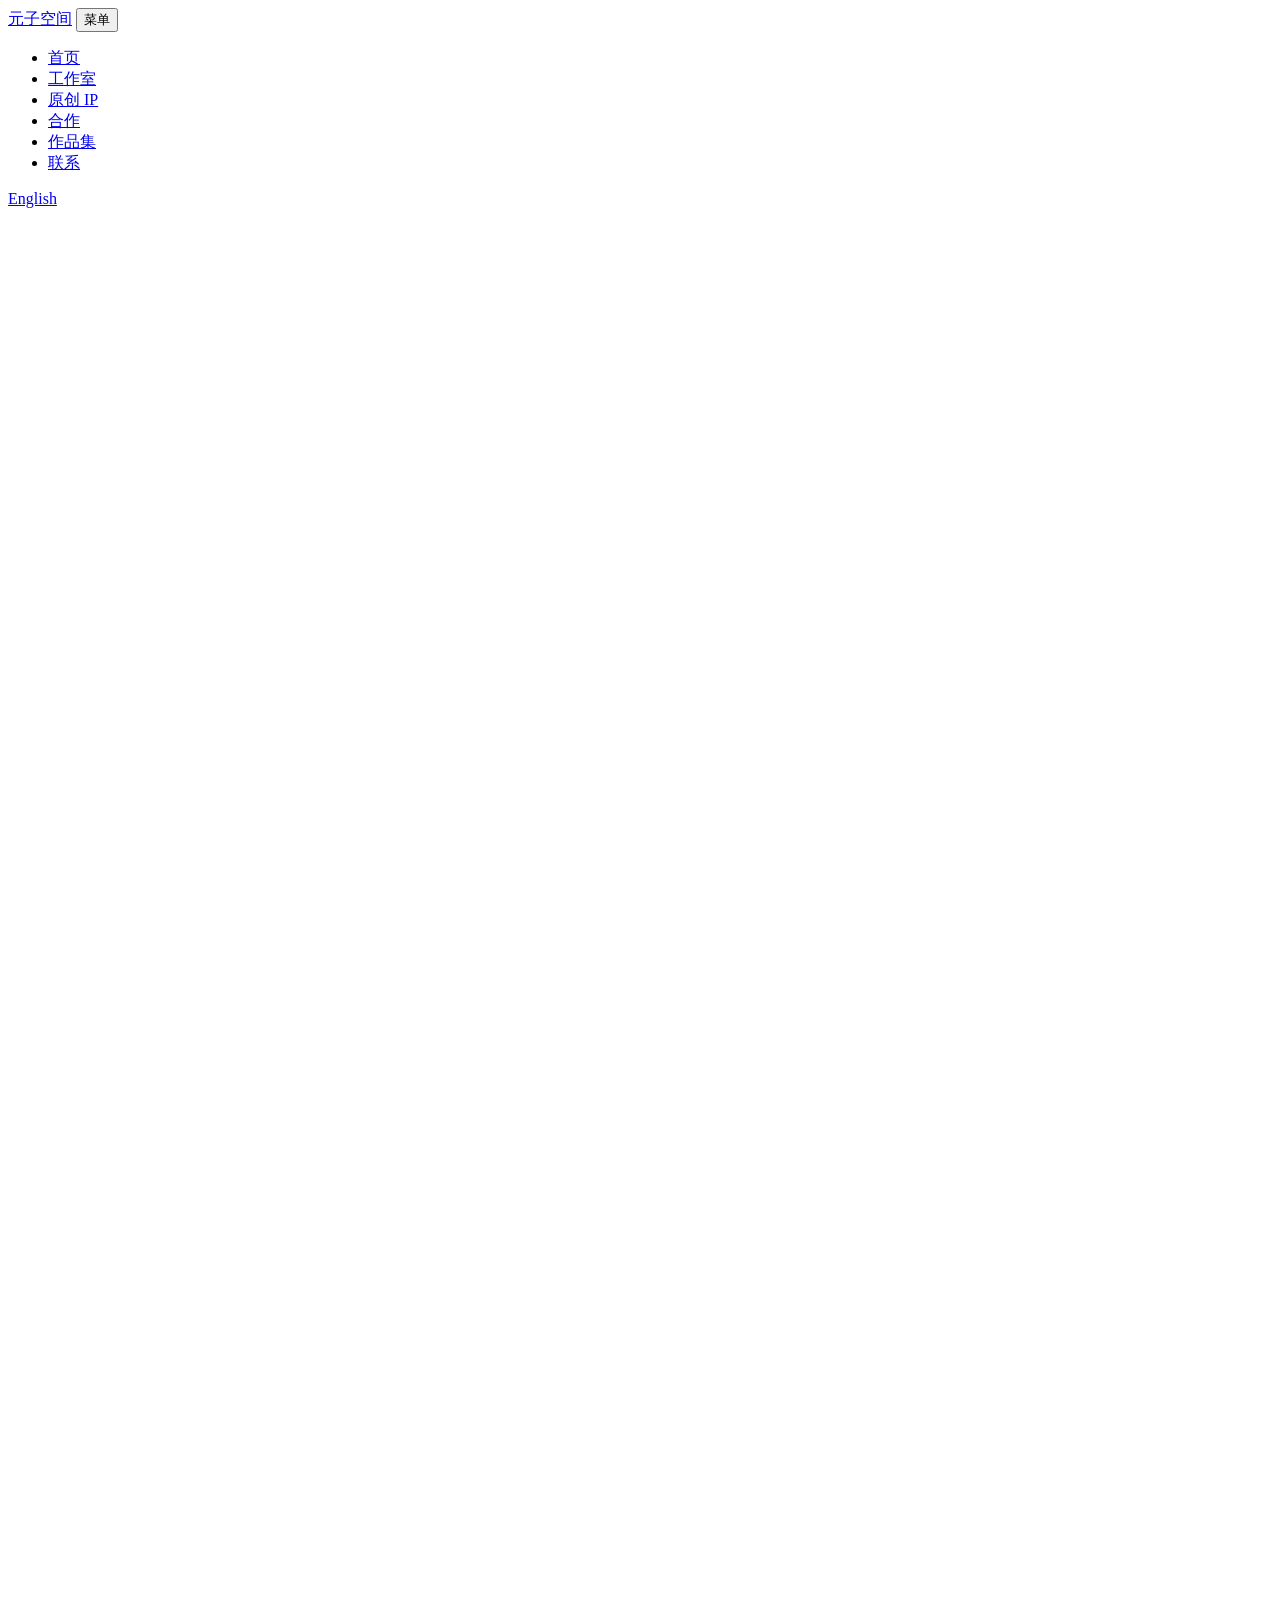
==== index.html @ 919dafe7 "Initial site publish for Yuanzi Studio (P1-6)" ====
<!doctype html>
<html lang="zh-Hans">
<head>
<meta charset="utf-8">
<meta name="viewport" content="width=device-width, initial-scale=1">
<title>首页 · 元子空间</title>
<link rel="stylesheet" href="assets/style.css">
</head>
<body>
<header class="site-header">
  <a class="brand" href="index.html">元子空间</a>
  <button class="menu-btn" type="button" aria-expanded="false" aria-controls="site-nav">菜单</button>
  <nav id="site-nav" class="site-nav" aria-label="主导航">
    <ul><li><a href="index.html" aria-current="page">首页</a></li><li><a href="studio/index.html">工作室</a></li><li><a href="originals/index.html">原创 IP</a></li><li><a href="collaborate/index.html">合作</a></li><li><a href="work/index.html">作品集</a></li><li><a href="contact/index.html">联系</a></li></ul>
    <a class="lang" href="en/index.html" lang="en">English</a>
  </nav>
</header>
<main>

<!-- 首页主视觉：右手终图（桌面 16:9 横版；窄屏/竖屏用 9:16 竖版），见 README -->
<section class="hero">
  <div class="hero-media">
    <picture>
      <source media="(max-width: 768px), (orientation: portrait)" srcset="assets/img/hero-right-hand-portrait.webp" type="image/webp">
      <source media="(max-width: 768px), (orientation: portrait)" srcset="assets/img/hero-right-hand-portrait.jpg" type="image/jpeg">
      <source srcset="assets/img/hero-right-hand.webp" type="image/webp">
      <img class="hero-img" src="assets/img/hero-right-hand.jpg" alt="AI 辅助制作的配图：暗色雨林中伸出的一只右手，前臂上有发光的螺旋纹" width="1920" height="1080">
    </picture>
    <!-- 视差图层：默认隐藏（无 JS / reduced-motion 时只显示上面的合成图）；assets/plx.js 加 class 后才显示。外层 .plx-layer 管滚动位移，内层 picture 管鼠标位移 -->
    <div class="plx" aria-hidden="true">
      <div class="plx-layer plx-bg"><picture class="plx-bg-m">
        <source media="(max-width: 768px), (orientation: portrait)" srcset="assets/img/plx-mobile-bg.webp" type="image/webp">
        <img src="assets/img/plx-desktop-bg.webp" alt="" width="1920" height="1080" loading="eager" decoding="async">
      </picture></div>
      <div class="plx-layer plx-hand"><picture class="plx-hand-m">
        <source media="(max-width: 768px), (orientation: portrait)" srcset="assets/img/plx-mobile-hand.webp" type="image/webp">
        <img src="assets/img/plx-desktop-hand.webp" alt="" width="1920" height="1080" loading="eager" decoding="async">
      </picture></div>
    </div>
  </div>
  <h1 class="tagline"><span class="s"><span class="p">有些知识</span><span class="p">不是学来的。</span></span><span class="s"><span class="p">在婆罗洲，</span><span class="p">它会醒来。</span></span></h1>
  <div class="hero-text">
    <p class="hero-title">《上帝右手》</p>
    <div class="btns">
      <a class="btn btn-solid" href="https://yuanzikongjian.blogspot.com/" target="_blank" rel="noopener noreferrer">免费读第一部</a>
      <a class="btn btn-line" href="collaborate/index.html">商务合作</a>
    </div>
  </div>
</section>
<div class="hero-meta">
  <p class="ai-label">图像由 AI 辅助制作</p>
  
</div>
<section class="block">
  <article class="ip-card">
    <div class="cover ph"><mark class="tbd">【待定｜三部曲封面】</mark></div>
    <div>
      <h2><a href="originals/index.html">《上帝右手》</a></h2>
      <p class="muted">婆罗洲雨林 · 长篇科幻三部曲</p>
      <ul class="tags"><li>三部已完稿</li><li>第一部免费阅读</li><li>第二、三部未公开</li><li><mark class="tbd">【待定｜开放洽谈】</mark></li></ul>
    </div>
  </article>
</section>
<section class="block center">
  <p class="big"><a href="studio/index.html">一个砂拉越作者的个人工作室。三部长篇已经写完，下一步，是让它们被看见。</a></p>
</section>
<section class="block center">
  <a class="chips" href="collaborate/index.html"><span>改编与联合开发</span><span>出版与发行</span><span>角色形象合作</span><span>产业节与提案</span></a>
</section>
<section class="block contact-strip">
  <p>来信请简单说明你的意向和机构名称（个人创作者写你的公开账号即可）。</p>
  <p><a href="mailto:yuanzikongjian@gmail.com">yuanzikongjian@gmail.com</a></p>
</section>
</main>
<footer class="site-footer">
  <ul class="foot-nav"><li><a href="index.html" aria-current="page">首页</a></li><li><a href="studio/index.html">工作室</a></li><li><a href="originals/index.html">原创 IP</a></li><li><a href="collaborate/index.html">合作</a></li><li><a href="work/index.html">作品集</a></li><li><a href="contact/index.html">联系</a></li></ul>
  <p><a class="lang" href="en/index.html" lang="en">English</a></p>
  <p class="small">小说文字为作者原创。角色与场景图像由 AI 辅助制作。</p>
  <p class="small">© 2026 元子空间</p>
</footer>
<script src="assets/nav.js"></script>
<script src="assets/plx.js"></script>
</body>
</html>
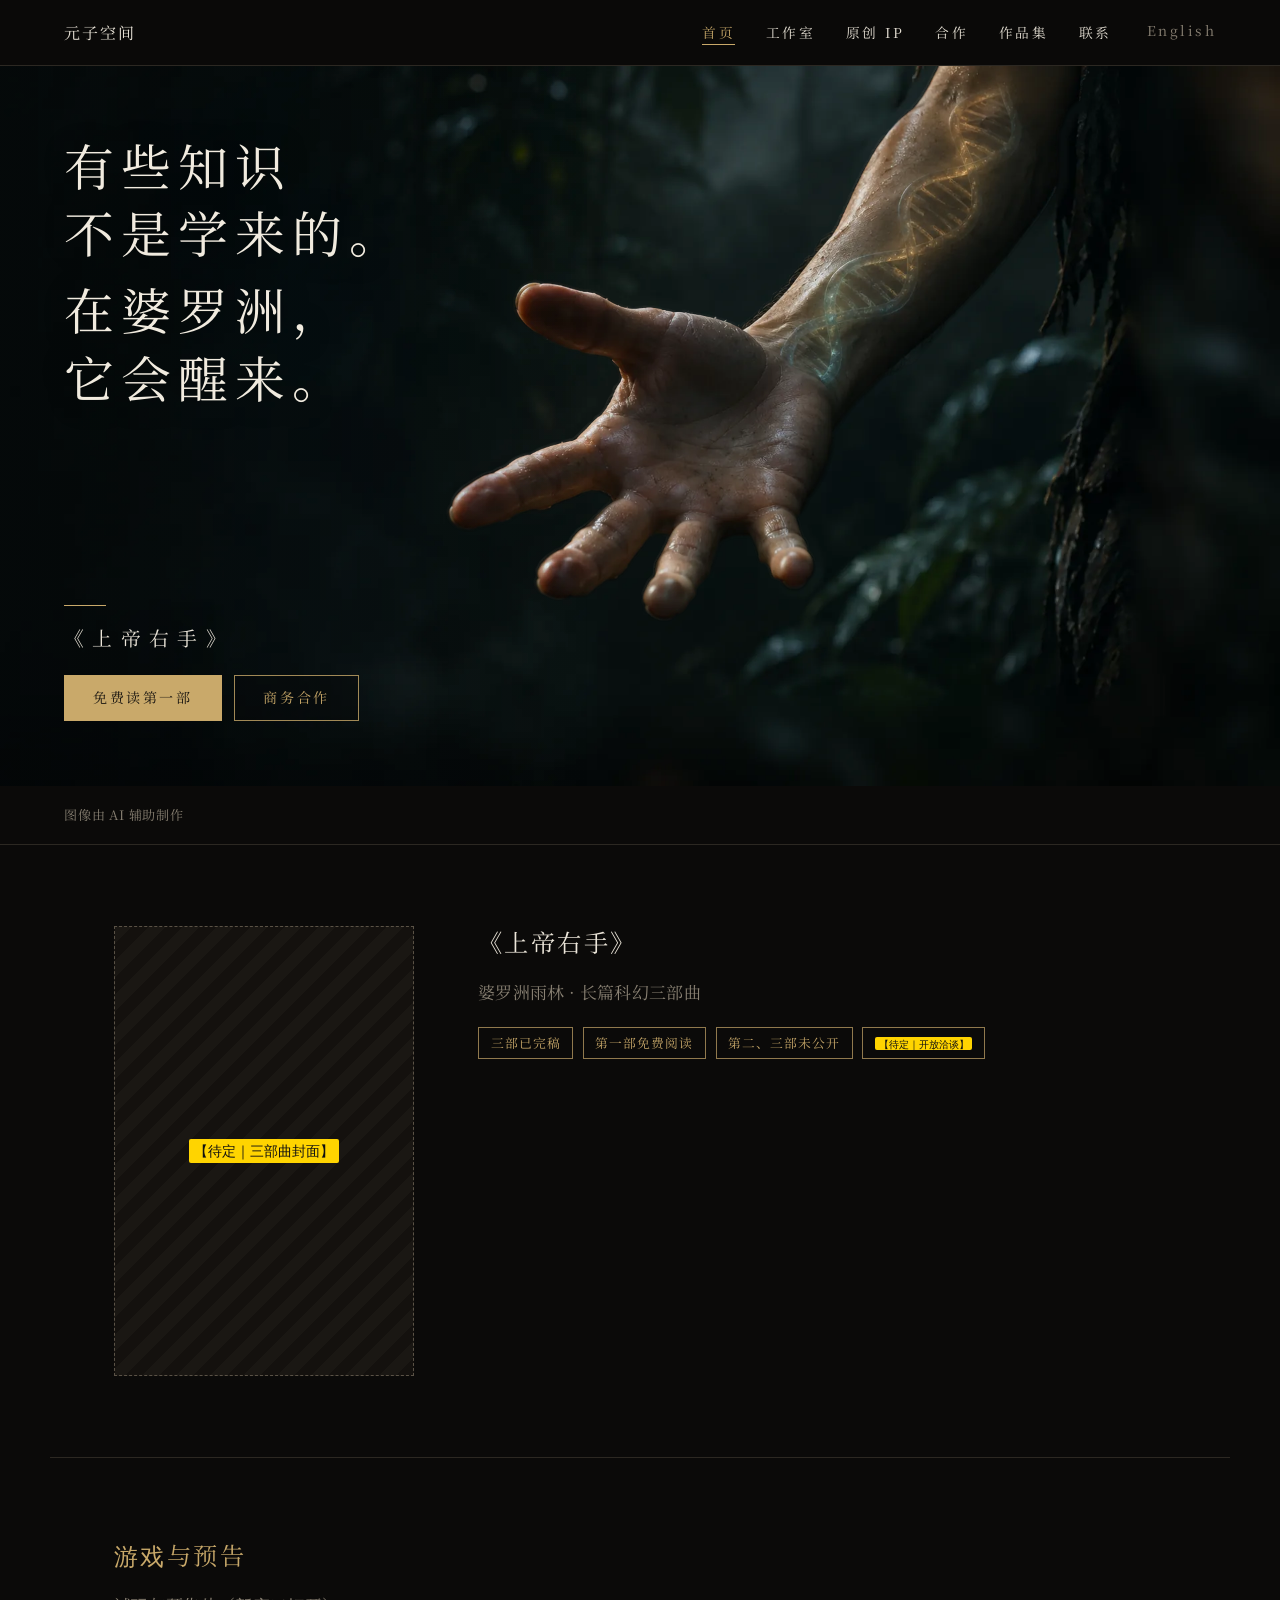
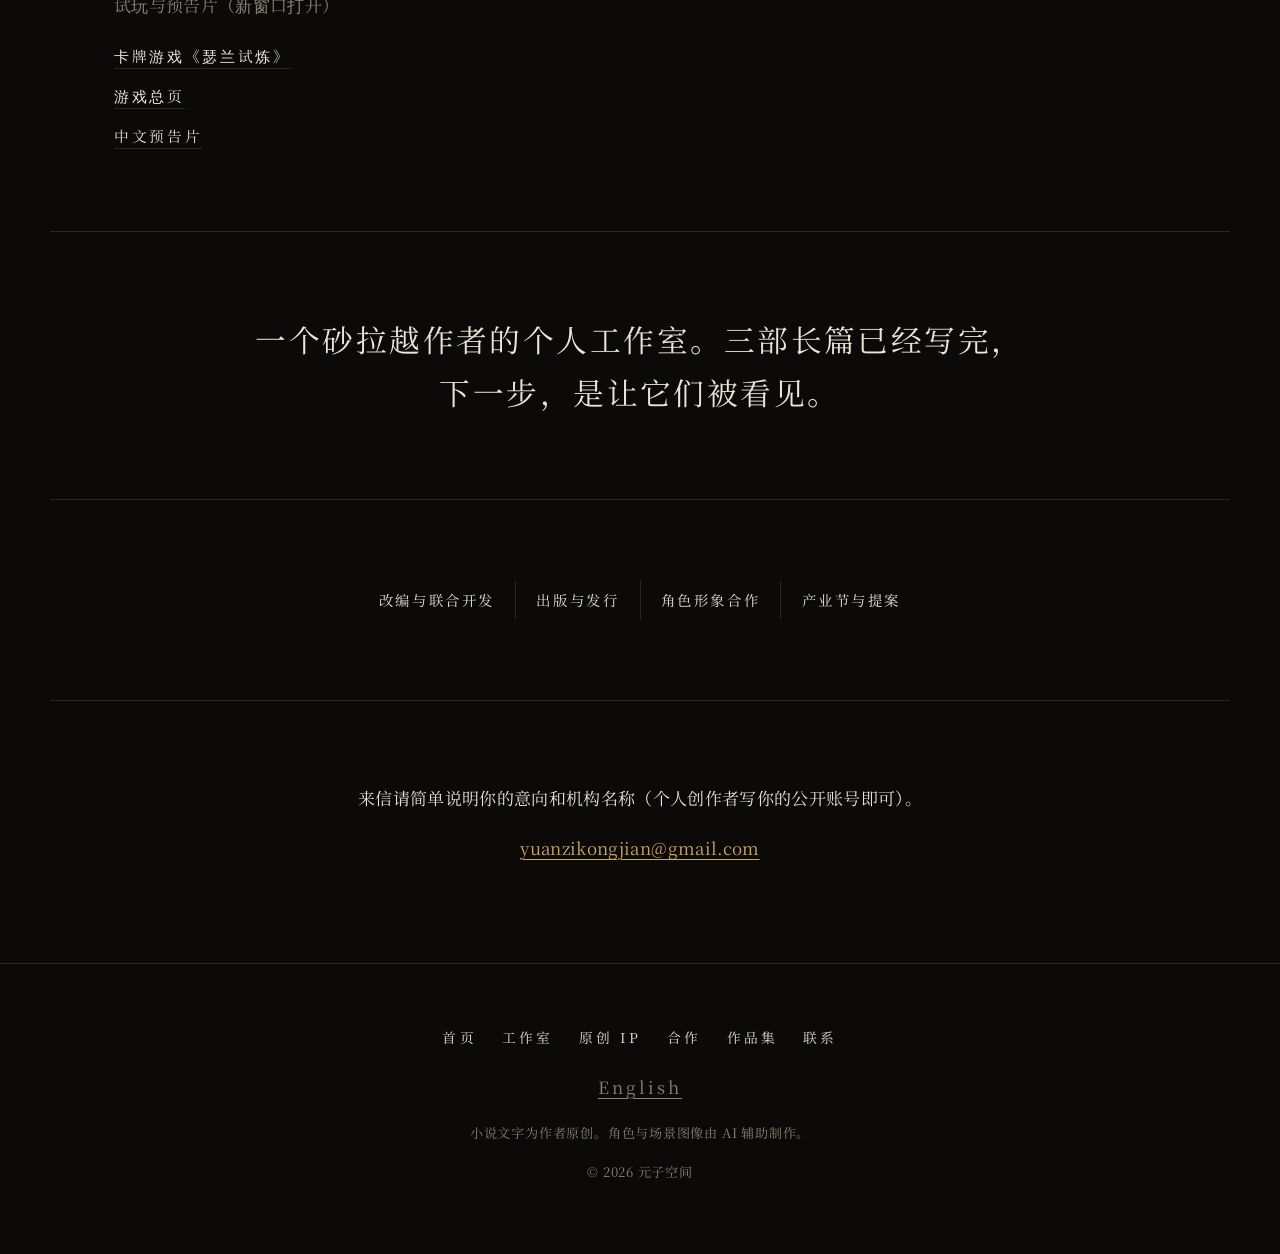
==== commit d438e4cd: "P1-6: mobile lang beside menu + game/trailer links" ====
--- a/index.html
+++ b/index.html
@@ -10,6 +10,7 @@
 <header class="site-header">
   <a class="brand" href="index.html">元子空间</a>
   <button class="menu-btn" type="button" aria-expanded="false" aria-controls="site-nav">菜单</button>
+  <a class="lang lang-bar" href="en/index.html" lang="en">English</a>
   <nav id="site-nav" class="site-nav" aria-label="主导航">
     <ul><li><a href="index.html" aria-current="page">首页</a></li><li><a href="studio/index.html">工作室</a></li><li><a href="originals/index.html">原创 IP</a></li><li><a href="collaborate/index.html">合作</a></li><li><a href="work/index.html">作品集</a></li><li><a href="contact/index.html">联系</a></li></ul>
     <a class="lang" href="en/index.html" lang="en">English</a>
@@ -61,6 +62,15 @@
     </div>
   </article>
 </section>
+<section class="block related">
+  <h2>游戏与预告</h2>
+  <p class="muted">试玩与预告片（新窗口打开）</p>
+  <ul class="related-links">
+    <li><a href="https://yuanzikongjian-create.github.io/the-right-handed-god/" target="_blank" rel="noopener noreferrer">卡牌游戏《瑟兰试炼》</a></li>
+    <li><a href="https://yuanzikongjian-create.github.io/the-right-handed-god/hub.html" target="_blank" rel="noopener noreferrer">游戏总页</a></li>
+    <li><a href="https://yuanzikongjian-create.github.io/the-right-handed-god/media/trailer_zh.mp4" target="_blank" rel="noopener noreferrer">中文预告片</a></li>
+  </ul>
+</section>
 <section class="block center">
   <p class="big"><a href="studio/index.html">一个砂拉越作者的个人工作室。三部长篇已经写完，下一步，是让它们被看见。</a></p>
 </section>
--- a/assets/style.css
+++ b/assets/style.css
@@ -0,0 +1,236 @@
+/* P1-6 工作室网站 · 样式
+   纯 CSS；字体全部自托管（assets/fonts/，woff2，SIL OFL 1.1），无外部字体或 CDN。
+   配色按 P1-4 暗底方案。 */
+
+/* ---------- 字体（自托管，font-display: swap） ---------- */
+@font-face{font-family:"RHG Noto Serif SC";src:url("fonts/NotoSerifSC-Regular-subset.woff2") format("woff2");font-weight:400;font-style:normal;font-display:swap}
+@font-face{font-family:"RHG Noto Serif SC";src:url("fonts/NotoSerifSC-Bold-subset.woff2") format("woff2");font-weight:600 700;font-style:normal;font-display:swap}
+@font-face{font-family:"RHG Cormorant";src:url("fonts/CormorantGaramond-Medium-latin.woff2") format("woff2");font-weight:400 600;font-style:normal;font-display:swap}
+@font-face{font-family:"RHG Cormorant";src:url("fonts/CormorantGaramond-MediumItalic-latin.woff2") format("woff2");font-weight:400 600;font-style:italic;font-display:swap}
+@font-face{font-family:"RHG EB Garamond";src:url("fonts/EBGaramond-Regular-latin.woff2") format("woff2");font-weight:400;font-style:normal;font-display:swap}
+@font-face{font-family:"RHG EB Garamond";src:url("fonts/EBGaramond-SemiBold-latin.woff2") format("woff2");font-weight:600 700;font-style:normal;font-display:swap}
+@font-face{font-family:"RHG EB Garamond";src:url("fonts/EBGaramond-Italic-latin.woff2") format("woff2");font-weight:400;font-style:italic;font-display:swap}
+
+:root{
+  --night:#0b0a09; --stone:#14110e; --line:#2c2822; --bone:#ece6da;
+  --moss:#8a8274; --gold:#c9a96a; --forest:#1f2a22; --cold:#6f8fa6;
+  --pad:5vw; --gap:18vh;
+  --sys-serif:"Songti SC","STSong","Noto Serif CJK SC","Source Han Serif SC","SimSun",Georgia,"Times New Roman",serif;
+  --sys-sans:system-ui,-apple-system,"Segoe UI","PingFang SC","Hiragino Sans GB","Microsoft YaHei","Noto Sans CJK SC",Roboto,sans-serif;
+  /* 中文页 */
+  --body:"RHG Noto Serif SC",var(--sys-serif);
+  --display:"RHG Noto Serif SC",var(--sys-serif);
+  --ui:"RHG Noto Serif SC",var(--sys-serif);
+  --track-ui:.18em;
+}
+html[lang="en"]{
+  --body:"RHG EB Garamond","RHG Noto Serif SC",Garamond,Georgia,var(--sys-serif);
+  --display:"RHG Cormorant","RHG EB Garamond","RHG Noto Serif SC",Garamond,Georgia,var(--sys-serif);
+  --ui:"RHG EB Garamond","RHG Noto Serif SC",Georgia,var(--sys-serif);
+  --track-ui:.14em;
+}
+*{box-sizing:border-box}
+html{-webkit-text-size-adjust:100%;text-rendering:optimizeLegibility;-webkit-font-smoothing:antialiased;-moz-osx-font-smoothing:grayscale}
+body{margin:0;background:var(--night);color:var(--bone);font-family:var(--body);font-size:17px;line-height:1.85;letter-spacing:.02em;overflow-wrap:anywhere;font-kerning:normal}
+html[lang="en"] body{font-size:19px;line-height:1.65;letter-spacing:0;font-variant-numeric:oldstyle-nums}
+img{max-width:100%;display:block}
+a{color:var(--gold);text-decoration-thickness:1px;text-underline-offset:.25em}
+a:focus-visible,button:focus-visible,summary:focus-visible{outline:1px solid var(--gold);outline-offset:4px}
+h1,h2,h3{font-family:var(--display);font-weight:400;line-height:1.35;margin:0 0 .7em;letter-spacing:.1em}
+html[lang="en"] h1,html[lang="en"] h2,html[lang="en"] h3{font-weight:500;letter-spacing:.01em;line-height:1.15}
+h1{font-size:clamp(2.1rem,4vw,3.6rem)}
+h2{font-size:clamp(1.3rem,1.9vw,1.7rem);color:var(--gold)}
+html[lang="en"] h2{font-size:clamp(1.6rem,2.3vw,2.1rem)}
+h3{font-size:1.15rem}
+html[lang="en"] h3{font-size:1.4rem}
+p{margin:0 0 1.1em}
+b{font-weight:600}
+.muted{color:var(--moss)}
+.small{font-size:.82rem;color:var(--moss);letter-spacing:.06em}
+.lead{font-size:clamp(1.05rem,1.4vw,1.25rem);line-height:1.9}
+html[lang="en"] .lead{font-size:clamp(1.2rem,1.6vw,1.45rem);line-height:1.6}
+.eyebrow{color:var(--gold);letter-spacing:.32em;font-family:var(--ui);font-size:.8rem;text-transform:uppercase}
+
+/* 待定占位：醒目黄底（保留系统无衬线，便于识别） */
+mark.tbd{background:#ffd400;color:#111;font-family:var(--sys-sans);font-size:.82em;letter-spacing:0;padding:.05em .35em;border-radius:2px;line-height:1.6;box-decoration-break:clone;-webkit-box-decoration-break:clone;font-style:normal;font-weight:400;text-transform:none}
+mark.tbd:empty{display:none}
+.note{font-size:.88rem;margin-top:.8em}
+
+/* 内部草案条（上线前删除） */
+.draftbar{background:#3a2f12;color:#ffd400;font-family:var(--sys-sans);font-size:.78rem;text-align:center;padding:.35em var(--pad);letter-spacing:.04em}
+
+/* 页眉与导航 */
+.site-header{display:flex;align-items:center;justify-content:space-between;gap:1rem;flex-wrap:wrap;padding:1.1rem var(--pad);border-bottom:1px solid var(--line);background:rgba(11,10,9,.96);position:sticky;top:0;z-index:10}
+.brand{color:var(--bone);text-decoration:none;font-size:1rem;letter-spacing:.12em}
+.site-nav{display:flex;align-items:center;gap:2.2rem;font-family:var(--ui);font-size:.86rem;letter-spacing:var(--track-ui)}
+html[lang="en"] .site-nav{text-transform:uppercase;font-size:.8rem}
+.site-nav ul{display:flex;gap:1.9rem;list-style:none;margin:0;padding:0;flex-wrap:wrap}
+.site-nav a{color:var(--bone);text-decoration:none;padding-bottom:.2em}
+.site-nav a:hover{color:var(--gold)}
+.site-nav a[aria-current="page"]{color:var(--gold);border-bottom:1px solid var(--gold)}
+.lang{color:var(--moss)!important;font-family:var(--ui);letter-spacing:var(--track-ui)}
+.lang-bar{display:none}
+.related-links{list-style:none;margin:.9em 0 0;padding:0;display:flex;flex-direction:column;gap:.5em}
+.related-links a{color:var(--bone);text-decoration:none;border-bottom:1px solid var(--line);padding-bottom:.12em;align-self:flex-start;font-family:var(--ui);font-size:.92rem;letter-spacing:var(--track-ui)}
+.related-links a:hover{color:var(--gold);border-color:var(--gold)}
+.menu-btn{display:none;background:none;border:1px solid var(--line);color:var(--bone);font-family:var(--ui);font-size:.85rem;letter-spacing:var(--track-ui);padding:.4em 1em;border-radius:0;cursor:pointer}
+
+/* 通用区块 */
+main{display:block}
+.block{padding:calc(var(--gap)/2) var(--pad);max-width:1180px;margin:0 auto}
+.block + .block{border-top:1px solid var(--line)}
+.page-head{padding-top:14vh}
+.page-head h1{margin-bottom:.8em}
+.center{text-align:center}
+.big{font-family:var(--display);font-size:clamp(1.45rem,2.4vw,2.1rem);line-height:1.7;letter-spacing:.08em;max-width:26em;margin:0 auto}
+html[lang="en"] .big{font-size:clamp(1.7rem,2.9vw,2.6rem);line-height:1.3;letter-spacing:0;font-weight:500}
+.big a{color:var(--bone);text-decoration:none}
+.big a:hover{color:var(--gold)}
+.prose p{max-width:36em}
+html[lang="en"] .prose p{max-width:34em}
+.dim,.dim h2{color:var(--moss)}
+.two-col{display:grid;grid-template-columns:4fr 8fr;gap:4rem}
+.compare{display:grid;grid-template-columns:1fr 1fr;gap:4rem}
+.list{padding-left:1.2em;margin:0}
+.list li{margin-bottom:.8em}
+.numbered li::marker{color:var(--gold);font-family:var(--ui)}
+
+/* 按钮：细线、宽字距，出版物式 */
+.btns,.cta-row{display:flex;gap:1rem;flex-wrap:wrap}
+.btn{display:inline-block;padding:.85em 2em;border-radius:0;font-family:var(--ui);font-size:.88rem;text-decoration:none;text-align:center;letter-spacing:var(--track-ui);line-height:1.4;transition:background-color .2s,color .2s}
+html[lang="en"] .btn{text-transform:uppercase;font-size:.8rem}
+.btn-solid{background:var(--gold);color:#14110e;border:1px solid var(--gold)}
+.btn-solid:hover{background:#d8bb80}
+.btn-line{border:1px solid rgba(201,169,106,.8);color:var(--gold);background:rgba(11,10,9,.35)}
+.btn-line:hover{background:rgba(201,169,106,.12)}
+
+/* 占位块 */
+.ph{display:flex;align-items:center;justify-content:center;text-align:center;padding:1rem;background:repeating-linear-gradient(135deg,#1a1713 0 12px,#14110e 12px 24px);border:1px dashed #5a5246}
+
+/* 作品卡 / 身份卡 */
+.ip-card{display:grid;grid-template-columns:minmax(180px,300px) 1fr;gap:4rem;align-items:start}
+.ip-card h2 a{color:var(--bone);text-decoration:none}
+.cover{aspect-ratio:2/3;width:100%}
+.tags{display:flex;flex-wrap:wrap;gap:.6rem;list-style:none;padding:0;margin:1.2rem 0 0;font-family:var(--ui);font-size:.8rem;letter-spacing:.08em}
+.tags li{border:1px solid rgba(201,169,106,.7);color:var(--gold);padding:.25em .9em}
+.chips{display:inline-flex;flex-wrap:wrap;justify-content:center;text-decoration:none;font-family:var(--ui);color:var(--bone);letter-spacing:var(--track-ui);font-size:.9rem}
+.chips span{padding:.4em 1.4em;border-left:1px solid var(--line)}
+.chips span:first-child{border-left:0}
+.chips:hover span{color:var(--gold)}
+.contact-strip{text-align:center}
+
+/* 规格表 */
+.spec{display:grid;grid-template-columns:9em 1fr;gap:.7em 2em;margin:1.6rem 0 0}
+.spec dt{color:var(--moss);font-family:var(--ui);font-size:.82rem;letter-spacing:.12em;padding-top:.3em}
+.spec dd{margin:0;border-bottom:1px solid var(--line);padding-bottom:.7em}
+
+/* 角色条 */
+.chars{list-style:none;padding:0;margin:0;display:grid;grid-template-columns:repeat(auto-fill,minmax(220px,1fr));gap:2.4rem}
+.portrait{aspect-ratio:3/4;margin-bottom:1.1rem}
+.char p{font-size:.95em}
+
+/* FAQ */
+.faq details{border-bottom:1px solid var(--line);padding:1em 0}
+.faq summary{cursor:pointer;font-size:1.05em}
+.faq details p{margin:.8em 0 0;color:var(--bone)}
+.empty{min-height:30vh;display:flex;align-items:center;justify-content:center}
+
+/* 页脚 */
+.site-footer{border-top:1px solid var(--line);padding:3.5rem var(--pad);font-family:var(--ui);text-align:center}
+.foot-nav{display:flex;flex-wrap:wrap;justify-content:center;gap:1.6rem;list-style:none;padding:0;margin:0 0 1.2rem;letter-spacing:var(--track-ui)}
+html[lang="en"] .foot-nav{text-transform:uppercase;font-size:.78rem}
+.foot-nav a{color:var(--bone);text-decoration:none;font-size:.86rem}
+
+/* ============ 首页首屏（海报式） ============
+   桌面横版：tagline 大字压在左上角；书名与按钮在左下；全部停在手的左侧。
+   横版终图中，手部最左约在画面 35.2%（50–70% 高度）、40.4%（上半）、42.1%（70–80% 高度）。 */
+.hero{position:relative;margin:0;overflow:hidden;background:#060e0f;aspect-ratio:16/9;max-height:100vh;width:100%}
+.hero-media{position:absolute;inset:0}
+.hero-media > picture{display:block;width:100%;height:100%}
+.hero-img{width:100%;height:100%;object-fit:cover;object-position:center}
+.hero::after{content:"";position:absolute;inset:0;background:linear-gradient(90deg,rgba(4,8,9,.62) 0%,rgba(4,8,9,.28) 30%,rgba(4,8,9,0) 46%);pointer-events:none}
+.tagline{position:absolute;z-index:1;left:var(--pad);top:9%;margin:0;color:#f1ebdf;font-family:var(--display);font-weight:400;font-size:3.9vw;line-height:1.36;letter-spacing:.14em;text-shadow:0 2px 24px rgba(0,0,0,.55)}
+html[lang="en"] .tagline{font-size:4.25vw;line-height:1.04;letter-spacing:.005em;font-weight:500}
+.tagline .p{display:block}
+.tagline .s + .s .p:first-child{margin-top:.18em}
+.hero-text{position:absolute;z-index:1;left:var(--pad);bottom:9%;max-width:30vw}
+.hero-title{margin:0 0 1.5rem;color:var(--bone);font-family:var(--display);font-size:1.55vw;letter-spacing:.42em;line-height:1.4}
+html[lang="en"] .hero-title{font-size:2.1vw;letter-spacing:.03em;font-weight:500}
+.hero-title::before{content:"";display:block;width:2.6rem;height:1px;background:var(--gold);margin-bottom:1.1rem}
+.hero-text .btns{gap:.8rem;flex-wrap:nowrap}
+.hero-meta{padding:.9rem var(--pad);font-family:var(--ui);font-size:.82rem;color:var(--moss);letter-spacing:.06em;border-bottom:1px solid var(--line)}
+.hero-meta p{margin:.2em 0}
+
+/* 手机 */
+@media (max-width:760px){
+  :root{--pad:6vw;--gap:12vh}
+  body{font-size:16px}
+  html[lang="en"] body{font-size:18px}
+  h1{font-size:clamp(1.9rem,8vw,2.5rem)}
+  .menu-btn{display:inline-block;order:3;margin-left:.55rem}
+  .lang-bar{display:inline-block;order:2;margin-left:auto;padding:.4em 0;font-size:.85rem;white-space:nowrap}
+  .brand{order:1}
+  .site-nav{order:4}
+  .site-nav > .lang{display:none}
+  .js .site-nav{display:none;width:100%}
+  .js .site-nav.open{display:flex}
+  .site-nav{flex-direction:column;align-items:flex-start;gap:.9rem;width:100%}
+  .site-nav ul{flex-direction:column;gap:.7rem}
+  .two-col,.compare,.ip-card{grid-template-columns:1fr;gap:1.6rem}
+  .ip-card .cover{max-width:260px}
+  .spec{grid-template-columns:1fr;gap:.2em}
+  .spec dd{margin-bottom:.8em}
+  .chips{display:grid;grid-template-columns:1fr 1fr;gap:.4rem}
+  .chips span{border:1px solid var(--line)}
+  .btns .btn,.cta-row .btn{flex:1 1 100%}
+  .chars{grid-template-columns:1fr}
+  .portrait{max-width:280px}
+}
+
+/* 窄屏 / 竖屏首屏：9:16 竖版图（t187u）。竖图上部约 33.7% 是暗区。
+   tagline、书名、按钮按顺序排在图前的文字块里（底色取竖图顶部 #060e0f），
+   竖图用负边距上移，只让按钮落入竖图顶部暗区，不压手指。 */
+@media (max-width:768px), (orientation:portrait){
+  .hero{aspect-ratio:auto;max-height:none;height:auto;display:flex;flex-direction:column}
+  .hero::after{display:none}
+  .tagline,html[lang="en"] .tagline{position:relative;order:0;left:auto;top:auto;padding:1.9rem var(--pad) 0}
+  .tagline{font-size:min(7.6vw,3.2rem);line-height:1.5;letter-spacing:.1em}
+  html[lang="en"] .tagline{font-size:min(8.8vw,3.6rem);line-height:1.04}
+  .tagline .s{display:block}
+  .tagline .p{display:inline}
+  html[lang="en"] .tagline .p{display:block}
+  .tagline .s + .s{margin-top:.1em}
+  .hero-text{position:relative;order:1;z-index:1;left:auto;bottom:auto;max-width:none;padding:1.3rem var(--pad) 0}
+  .hero-title{font-size:min(4.4vw,1.5rem);margin-bottom:1rem}
+  html[lang="en"] .hero-title{font-size:min(5.6vw,1.9rem)}
+  .hero-title::before{width:2rem;margin-bottom:.8rem}
+  .hero-text .btns{flex-wrap:nowrap;gap:.7rem}
+  .hero-text .btns .btn{flex:1 1 0;padding:.8em .4em;white-space:nowrap}
+  .hero-media{position:relative;inset:auto;order:2;margin-top:-32vw}
+  .hero-media > picture{height:auto}
+  .hero-img{height:auto;aspect-ratio:9/16;object-fit:cover;object-position:center}
+}
+@media (prefers-reduced-motion:no-preference){html{scroll-behavior:smooth}}
+
+/* ============ 首页视差（assets/plx.js） ============
+   默认（无 JS、reduced-motion、图层未加载完）：.plx 不显示，只看合成图 .hero-img，与改动前完全一致。
+   plx.js 给 <html> 加 .js-plx（标题淡入上移），两层图都加载成功后再加 .plx-live（显示图层并开始移动）。
+   图层压在合成图上方；背景层下移时露出的上沿是合成图本身（同一画面），不会出现黑缝。
+   手层只朝远离前臂断口的方向移：桌面只向上（断口在顶边），手机只向下（断口在底边）；手层不淡出、不缩放。 */
+.plx{display:none;position:absolute;inset:0;overflow:hidden;pointer-events:none}
+.js-plx .plx{display:block;visibility:hidden}
+.plx-live .plx{visibility:visible}
+.plx-layer{position:absolute;inset:0;will-change:transform}
+.plx-layer picture{position:absolute;inset:0;display:block;will-change:transform}
+.plx img{width:100%;height:100%;object-fit:cover;object-position:center}
+/* 位移由 plx.js 直接写 style.transform：外层 .plx-layer = 滚动，内层 picture = 鼠标，两者叠加互不覆盖 */
+@keyframes plx-rise{from{opacity:0;transform:translate3d(0,var(--rise,18px),0)}to{opacity:1;transform:none}}
+/* 淡入顺序：tagline → 书名 → 按钮；2.8s，柔和缓动；按钮比书名晚 0.7s */
+.js-plx .tagline{animation:plx-rise 2.8s cubic-bezier(.22,.61,.36,1) .2s both}
+.js-plx .hero-title{animation:plx-rise 2.8s cubic-bezier(.22,.61,.36,1) .9s both}
+.js-plx .hero-text .btns{animation:plx-rise 2.8s cubic-bezier(.22,.61,.36,1) 1.6s both}
+@media (max-width:768px), (orientation:portrait){.js-plx .tagline,.js-plx .hero-title,.js-plx .hero-text .btns{--rise:10px}}
+@media (prefers-reduced-motion:reduce){
+  .plx{display:none!important}
+  .js-plx .tagline,.js-plx .hero-title,.js-plx .hero-text .btns{animation:none}
+}
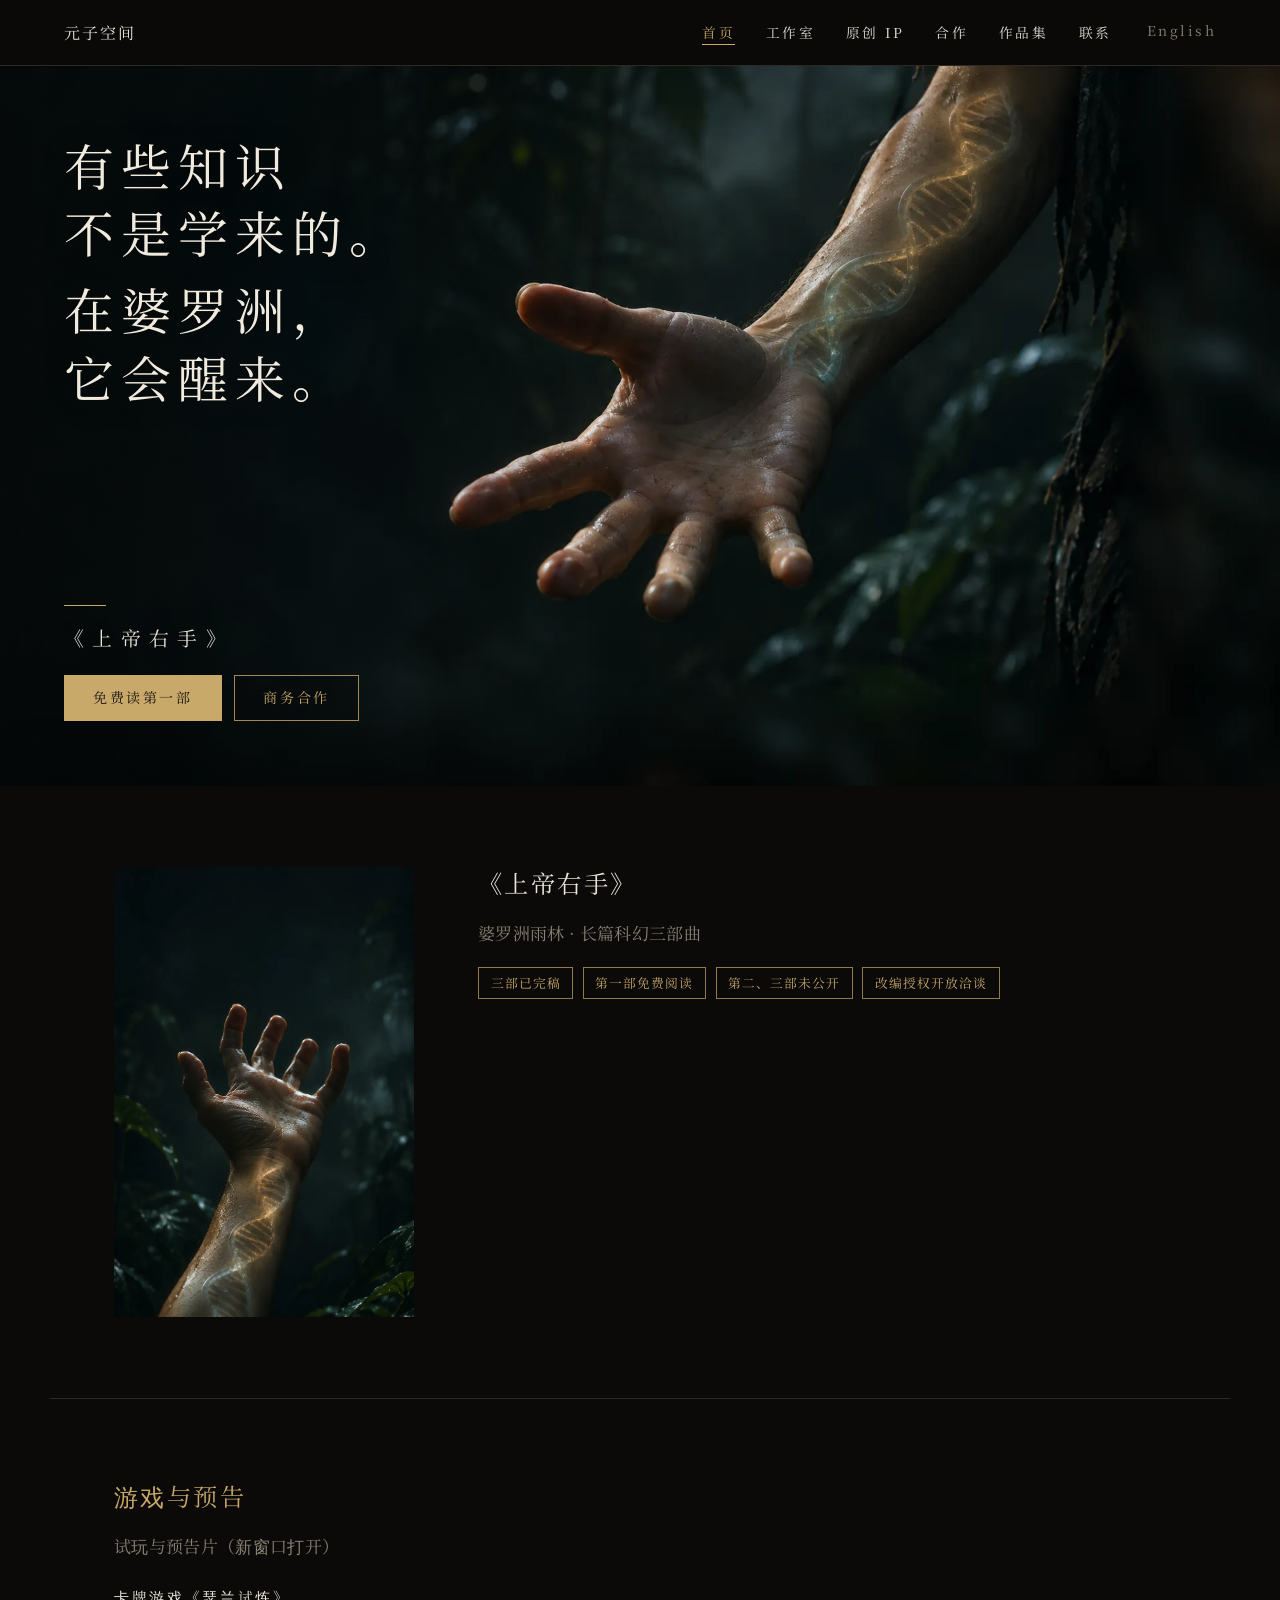
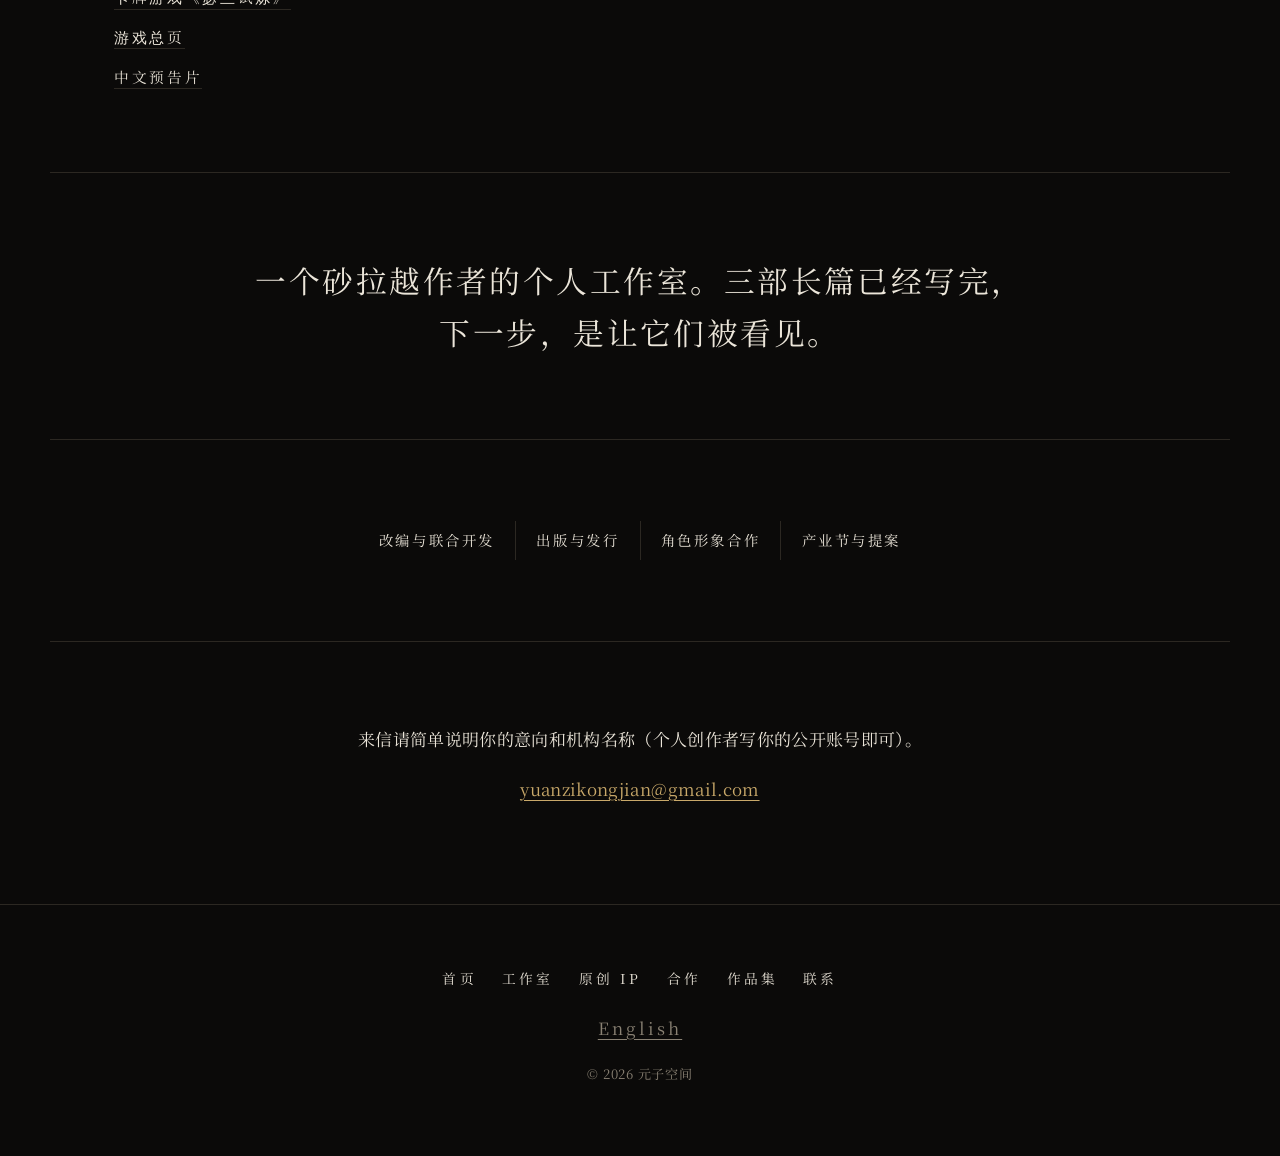
==== commit 9cfb0f87: "DEPLOY-010: character cards, chars.js, pending items" ====
--- a/index.html
+++ b/index.html
@@ -48,17 +48,13 @@
     </div>
   </div>
 </section>
-<div class="hero-meta">
-  <p class="ai-label">图像由 AI 辅助制作</p>
-  
-</div>
 <section class="block">
   <article class="ip-card">
-    <div class="cover ph"><mark class="tbd">【待定｜三部曲封面】</mark></div>
+    <div class="cover"><img src="assets/img/hero-right-hand-portrait.webp" alt="暗色雨林中伸出的一只右手" width="941" height="1672"></div>
     <div>
       <h2><a href="originals/index.html">《上帝右手》</a></h2>
       <p class="muted">婆罗洲雨林 · 长篇科幻三部曲</p>
-      <ul class="tags"><li>三部已完稿</li><li>第一部免费阅读</li><li>第二、三部未公开</li><li><mark class="tbd">【待定｜开放洽谈】</mark></li></ul>
+      <ul class="tags"><li>三部已完稿</li><li>第一部免费阅读</li><li>第二、三部未公开</li><li>改编授权开放洽谈</li></ul>
     </div>
   </article>
 </section>
@@ -85,10 +81,10 @@
 <footer class="site-footer">
   <ul class="foot-nav"><li><a href="index.html" aria-current="page">首页</a></li><li><a href="studio/index.html">工作室</a></li><li><a href="originals/index.html">原创 IP</a></li><li><a href="collaborate/index.html">合作</a></li><li><a href="work/index.html">作品集</a></li><li><a href="contact/index.html">联系</a></li></ul>
   <p><a class="lang" href="en/index.html" lang="en">English</a></p>
-  <p class="small">小说文字为作者原创。角色与场景图像由 AI 辅助制作。</p>
   <p class="small">© 2026 元子空间</p>
 </footer>
 <script src="assets/nav.js"></script>
 <script src="assets/plx.js"></script>
+<script data-goatcounter="https://yuanzistudio.goatcounter.com/count" async src="//gc.zgo.at/count.js"></script>
 </body>
 </html>
--- a/assets/style.css
+++ b/assets/style.css
@@ -110,7 +110,8 @@
 /* 作品卡 / 身份卡 */
 .ip-card{display:grid;grid-template-columns:minmax(180px,300px) 1fr;gap:4rem;align-items:start}
 .ip-card h2 a{color:var(--bone);text-decoration:none}
-.cover{aspect-ratio:2/3;width:100%}
+.cover{aspect-ratio:2/3;width:100%;overflow:hidden;background:#14110e}
+.cover img{width:100%;height:100%;object-fit:cover;object-position:center}
 .tags{display:flex;flex-wrap:wrap;gap:.6rem;list-style:none;padding:0;margin:1.2rem 0 0;font-family:var(--ui);font-size:.8rem;letter-spacing:.08em}
 .tags li{border:1px solid rgba(201,169,106,.7);color:var(--gold);padding:.25em .9em}
 .chips{display:inline-flex;flex-wrap:wrap;justify-content:center;text-decoration:none;font-family:var(--ui);color:var(--bone);letter-spacing:var(--track-ui);font-size:.9rem}
@@ -182,6 +183,7 @@
   .spec dd{margin-bottom:.8em}
   .chips{display:grid;grid-template-columns:1fr 1fr;gap:.4rem}
   .chips span{border:1px solid var(--line)}
+  .chips span:first-child{border-left:1px solid var(--line)}
   .btns .btn,.cta-row .btn{flex:1 1 100%}
   .chars{grid-template-columns:1fr}
   .portrait{max-width:280px}
@@ -234,3 +236,48 @@
   .plx{display:none!important}
   .js-plx .tagline,.js-plx .hero-title,.js-plx .hero-text .btns{animation:none}
 }
+
+
+/* 作品集列表 */
+.work-list{list-style:none;padding:0;margin:0;max-width:36em}
+.work-list li{margin:0 0 1.8rem;padding:0 0 1.5rem;border-bottom:1px solid var(--line)}
+.work-list li:last-child{border-bottom:0;margin-bottom:0;padding-bottom:0}
+.work-list h3{margin:0 0 .35em}
+.work-list p{margin:0 0 .35em}
+.social-links a + a{margin-left:.7em}
+
+/* 人物卡轮播：一次三张，中间彩色稍大，两侧灰度稍后叠成扇形 */
+.char-carousel.is-on .char-data{position:absolute;left:-9999px;width:1px;height:1px;overflow:hidden}
+.char-ui{display:flex;align-items:center;justify-content:center;gap:.15rem;user-select:none}
+.char-nav{flex:0 0 auto;width:2.4rem;height:2.6rem;border:1px solid var(--line);background:transparent;color:var(--gold);font-size:1.7rem;line-height:1;cursor:pointer;padding:0}
+.char-nav[hidden]{display:none}
+.char-stage{position:relative;flex:1 1 auto;width:min(100%,540px);height:430px;touch-action:pan-y}
+.char-slot{position:absolute;top:50%;left:50%;width:46%;aspect-ratio:3/4;padding:0;border:1px solid var(--line);background:#16130f;overflow:hidden;cursor:pointer;transform-origin:center center;transition:transform .35s ease,filter .35s ease}
+.char-slot img{width:100%;height:100%;object-fit:cover;object-position:center top;pointer-events:none}
+.char-slot.is-center{z-index:3;width:54%;transform:translate(-50%,-52%);border-color:rgba(201,169,106,.45);box-shadow:0 18px 40px rgba(0,0,0,.5);filter:none}
+.char-slot.is-left{z-index:2;transform:translate(-98%,-48%) scale(.84) rotate(-7deg);filter:grayscale(1)}
+.char-slot.is-right{z-index:1;transform:translate(-2%,-48%) scale(.84) rotate(7deg);filter:grayscale(1)}
+.char-ph{display:flex;align-items:center;justify-content:center;height:100%;padding:.8rem;color:var(--moss);font-family:var(--ui);font-size:.85rem;text-align:center;background:repeating-linear-gradient(135deg,#1a1713 0 12px,#14110e 12px 24px)}
+.char-caption{text-align:center;max-width:32em;margin:1.3rem auto 0}
+.char-caption h3{margin:0 0 .35em;color:var(--bone)}
+.char-caption p{margin:0;color:var(--moss)}
+.char-modal{position:fixed;inset:0;z-index:80}
+.char-modal[hidden]{display:none!important}
+.char-modal-backdrop{position:absolute;inset:0;background:rgba(0,0,0,.78)}
+.char-modal-box{position:relative;z-index:1;max-width:920px;max-height:calc(100vh - 3rem);margin:1.5rem auto;background:var(--stone);border:1px solid var(--line);padding:1.2rem var(--pad) 2rem;overflow:auto}
+.char-modal-close{float:right;border:0;background:transparent;color:var(--bone);font-size:1.8rem;cursor:pointer;line-height:1;padding:.1em .25em}
+.char-modal-img{clear:both;margin:0 0 1.1rem}
+.char-modal-img img{width:100%;height:auto;object-fit:contain;max-height:70vh;margin:0 auto}
+.char-modal-box h3{margin:0 0 .4em}
+.char-modal-box p{margin:0;max-width:36em}
+@media (max-width:760px){
+  .char-stage{height:340px;width:100%}
+  .char-slot.is-center{width:58%}
+  .char-slot.is-left{transform:translate(-90%,-48%) scale(.78) rotate(-6deg)}
+  .char-slot.is-right{transform:translate(-10%,-48%) scale(.78) rotate(6deg)}
+  .char-nav{width:2rem;height:2.4rem}
+  .char-modal-box{margin:.6rem;max-height:calc(100vh - 1.2rem);padding:1rem}
+}
+@media (prefers-reduced-motion:reduce){
+  .char-slot{transition:none}
+}
